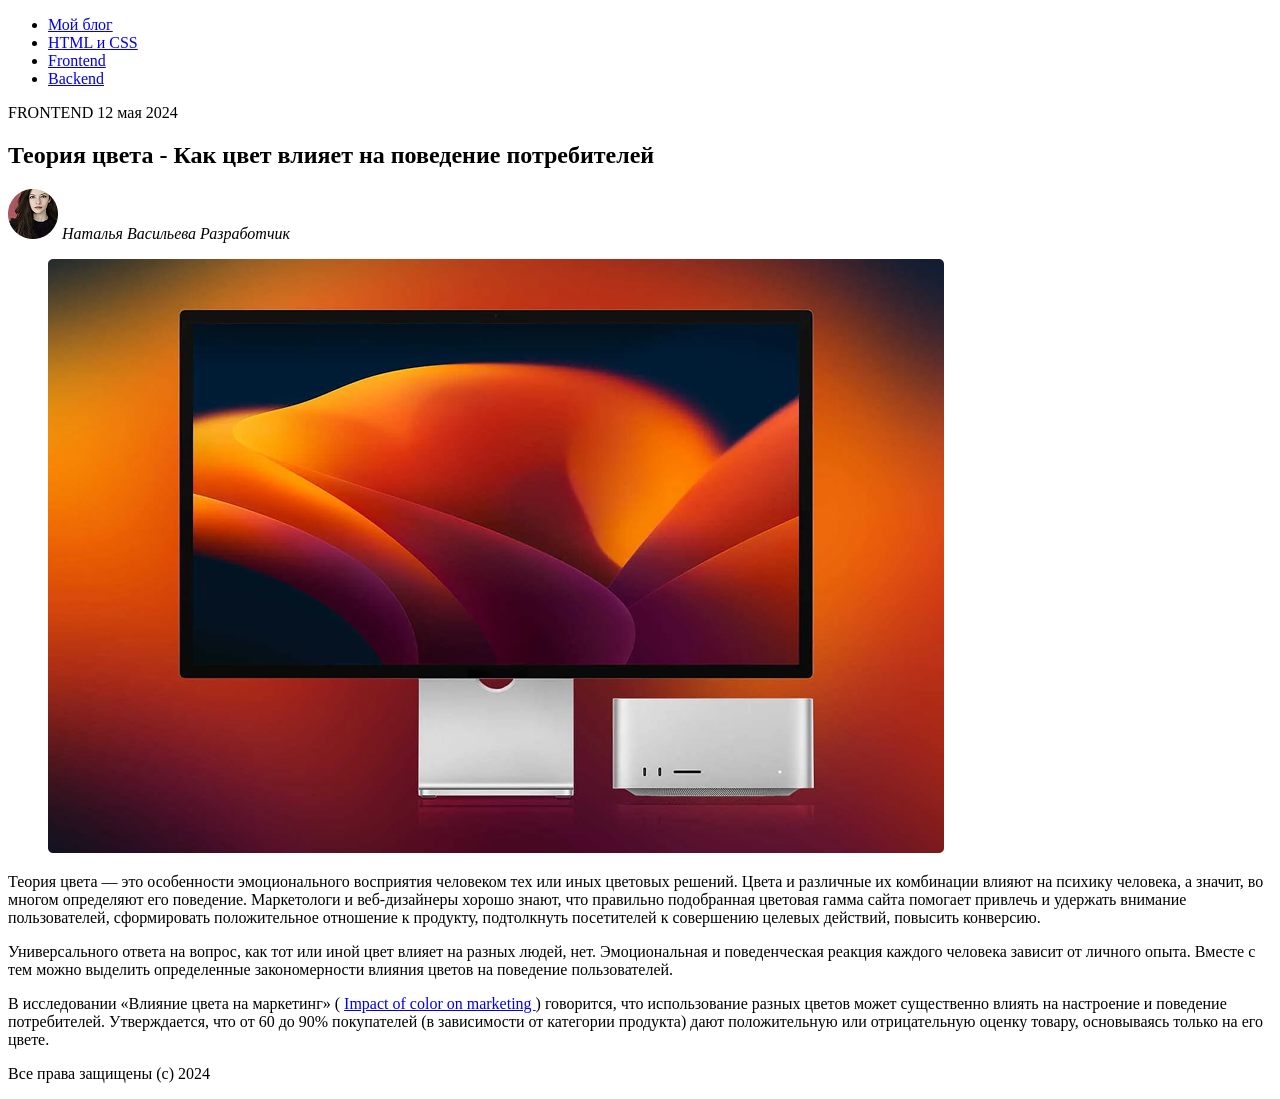
==== 1-blog/blogpage.html @ 79d982c1 "Добавление домашнего задание по блогу" ====
<!DOCTYPE html>
<html lang="ru">

<head>
    <meta charset="UTF-8">
    <meta name="viewport" content="width=device-width, initial-scale=1.0">
    <title>Страница блога | ДЗ PurpleSchool1</title>
</head>

<body>
    <header>
        <nav>
            <ul>
                <li><a href="#no_scroll">Мой блог</a></li>
                <li><a href="#no_scroll">HTML и CSS</a></li>
                <li><a href="#no_scroll">Frontend</a></li>
                <li><a href="#no_scroll">Backend</a></li>
            </ul>
        </nav>
    </header>
    <main>
        <article>
            <header>
                <span>FRONTEND <time datetime="2024-05-12">12 мая 2024</time></span>
                <h1>Теория цвета - Как цвет влияет на поведение потребителей</h1>
                <address>
                    <img src="./img/Ellipse 1.png" alt="Автор статьи">
                    <span>Наталья Васильева</span>
                    <span>Разработчик</span>
                </address>
            </header>
            <section>
                <figure>
                    <img src="./img/Rectangle 181.png" alt="Главная картинка статьи">
                </figure>
                <p>Теория цвета — это особенности эмоционального восприятия человеком тех или иных цветовых решений.
                    Цвета и
                    различные их комбинации влияют на психику человека, а значит, во многом определяют его поведение.
                    Маркетологи и веб-дизайнеры хорошо знают, что правильно подобранная цветовая гамма сайта помогает
                    привлечь и удержать внимание пользователей, сформировать положительное отношение к продукту,
                    подтолкнуть
                    посетителей к совершению целевых действий, повысить конверсию.</p>
                <p>Универсального ответа на вопрос, как тот или иной цвет влияет на разных людей, нет. Эмоциональная и
                    поведенческая реакция каждого человека зависит от личного опыта. Вместе с тем можно выделить
                    определенные закономерности влияния цветов на поведение пользователей.</p>
                <p>В исследовании «Влияние цвета на маркетинг» (
                    <a href="https://www.researchgate.net/publication/235320162_Impact_of_color_on_marketing">
                        Impact of color on marketing
                    </a>
                    ) говорится, что использование разных цветов может существенно влиять на настроение и поведение
                    потребителей. Утверждается, что от 60 до 90% покупателей (в зависимости от категории продукта) дают
                    положительную или отрицательную оценку товару, основываясь только на его цвете.
                </p>
            </section>
        </article>
    </main>
    <footer>
        <p>Все права защищены (c) 2024</p>
    </footer>
</body>

</html>
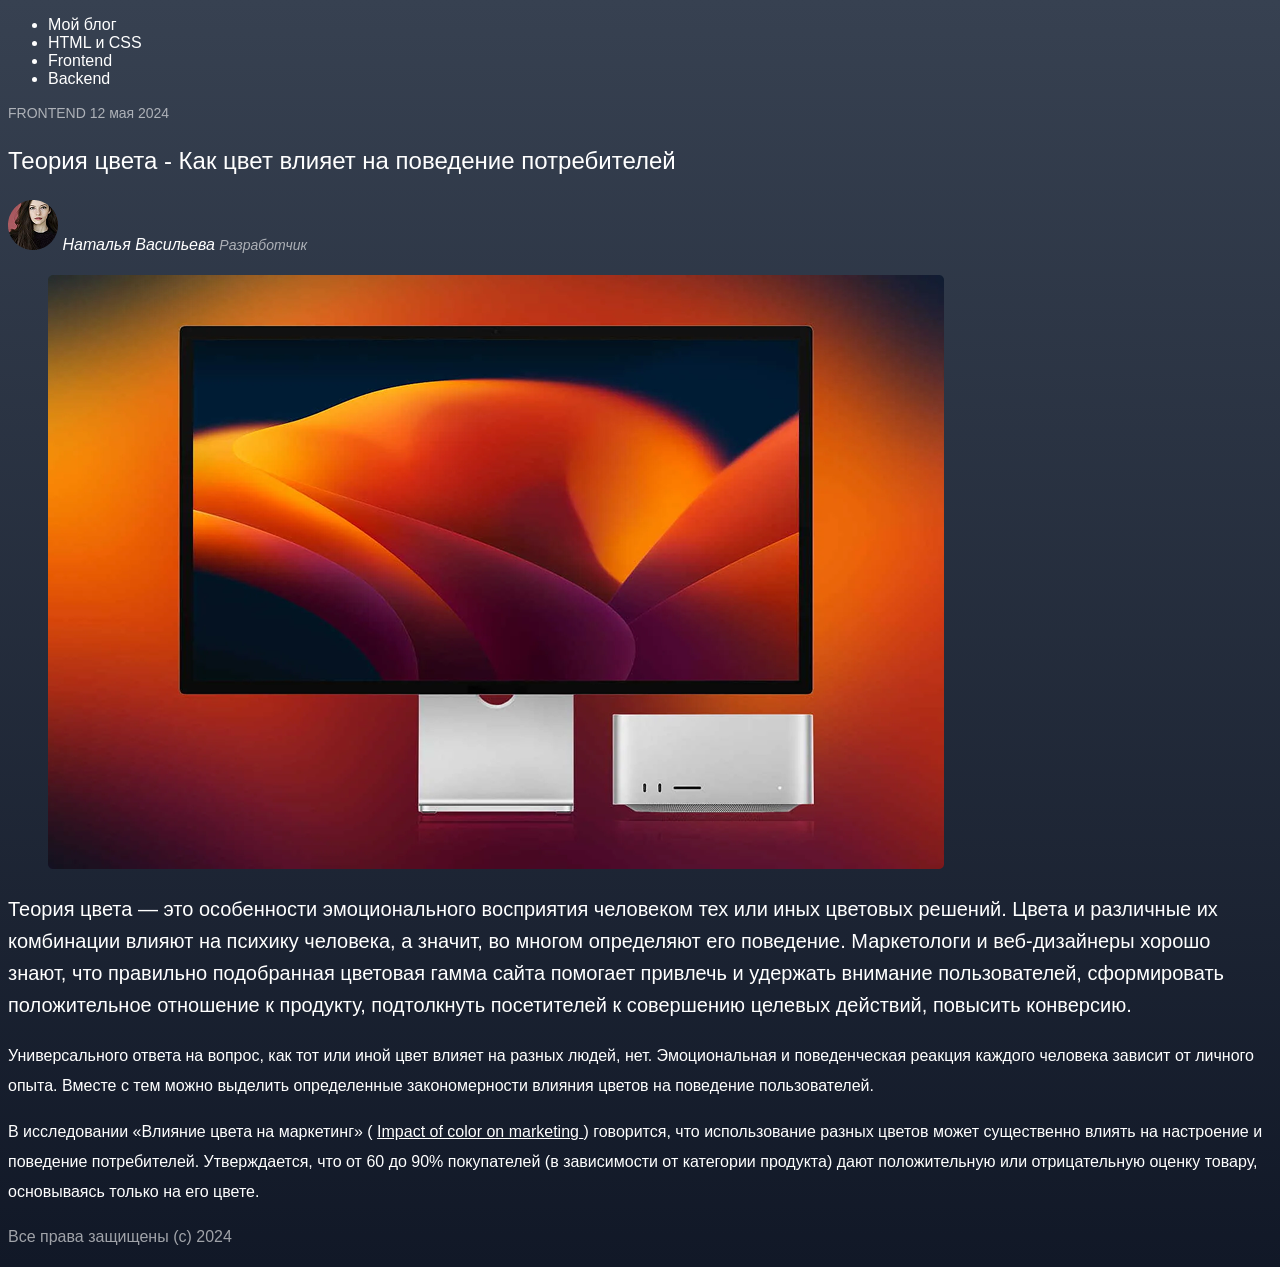
==== commit e1fe341a: "Добавили css для блог страницы" ====
--- a/1-blog/blogpage.html
+++ b/1-blog/blogpage.html
@@ -4,6 +4,7 @@
 <head>
     <meta charset="UTF-8">
     <meta name="viewport" content="width=device-width, initial-scale=1.0">
+    <link rel="stylesheet" href="styleblog.css">
     <title>Страница блога | ДЗ PurpleSchool1</title>
 </head>
 
@@ -11,29 +12,30 @@
     <header>
         <nav>
             <ul>
-                <li><a href="#no_scroll">Мой блог</a></li>
-                <li><a href="#no_scroll">HTML и CSS</a></li>
-                <li><a href="#no_scroll">Frontend</a></li>
-                <li><a href="#no_scroll">Backend</a></li>
+                <li><a href="#no_scroll" class="navLink">Мой блог</a></li>
+                <li><a href="#no_scroll" class="navLink">HTML и CSS</a></li>
+                <li><a href="#no_scroll" class="navLink">Frontend</a></li>
+                <li><a href="#no_scroll" class="navLink">Backend</a></li>
             </ul>
         </nav>
     </header>
     <main>
         <article>
             <header>
-                <span>FRONTEND <time datetime="2024-05-12">12 мая 2024</time></span>
+                <span class="articleInfo">FRONTEND <time datetime="2024-05-12">12 мая 2024</time></span>
                 <h1>Теория цвета - Как цвет влияет на поведение потребителей</h1>
                 <address>
                     <img src="./img/Ellipse 1.png" alt="Автор статьи">
-                    <span>Наталья Васильева</span>
-                    <span>Разработчик</span>
+                    <span class="articleAuthor">Наталья Васильева</span>
+                    <span class="articlePost">Разработчик</span>
                 </address>
             </header>
             <section>
                 <figure>
                     <img src="./img/Rectangle 181.png" alt="Главная картинка статьи">
                 </figure>
-                <p>Теория цвета — это особенности эмоционального восприятия человеком тех или иных цветовых решений.
+                <p class="articleIntro">Теория цвета — это особенности эмоционального восприятия человеком тех или иных
+                    цветовых решений.
                     Цвета и
                     различные их комбинации влияют на психику человека, а значит, во многом определяют его поведение.
                     Маркетологи и веб-дизайнеры хорошо знают, что правильно подобранная цветовая гамма сайта помогает
@@ -55,7 +57,7 @@
         </article>
     </main>
     <footer>
-        <p>Все права защищены (c) 2024</p>
+        <p class="footerInfo">Все права защищены (c) 2024</p>
     </footer>
 </body>
 
--- a/1-blog/styleblog.css
+++ b/1-blog/styleblog.css
@@ -0,0 +1,54 @@
+html {
+    font-family: "Roboto", sans-serif;
+    color: #fff;
+    font-weight: 400;
+}
+
+body {
+    background: linear-gradient(180deg, #374151 0%, #111827 100%);
+}
+
+a {
+    font-size: 16px;
+    color: #fff;
+}
+
+h1 {
+    font-weight: 400;
+    font-size: 24px;
+    line-height: 38px;
+}
+
+p {
+    font-size: 16px;
+    line-height: 30px;
+}
+
+.navLink {
+    text-decoration: none;
+}
+
+.articleInfo,
+.articlePost {
+    font-size: 14px;
+    opacity: 0.6;
+}
+
+.articleAuthor {
+    font-size: 16px;
+    line-height: 28px;
+}
+
+.articlePost {
+    line-height: 28px;
+}
+
+.articleIntro {
+    font-size: 20px;
+    line-height: 32px;
+}
+
+.footerInfo {
+    line-height: 28px;
+    opacity: 0.6;
+}
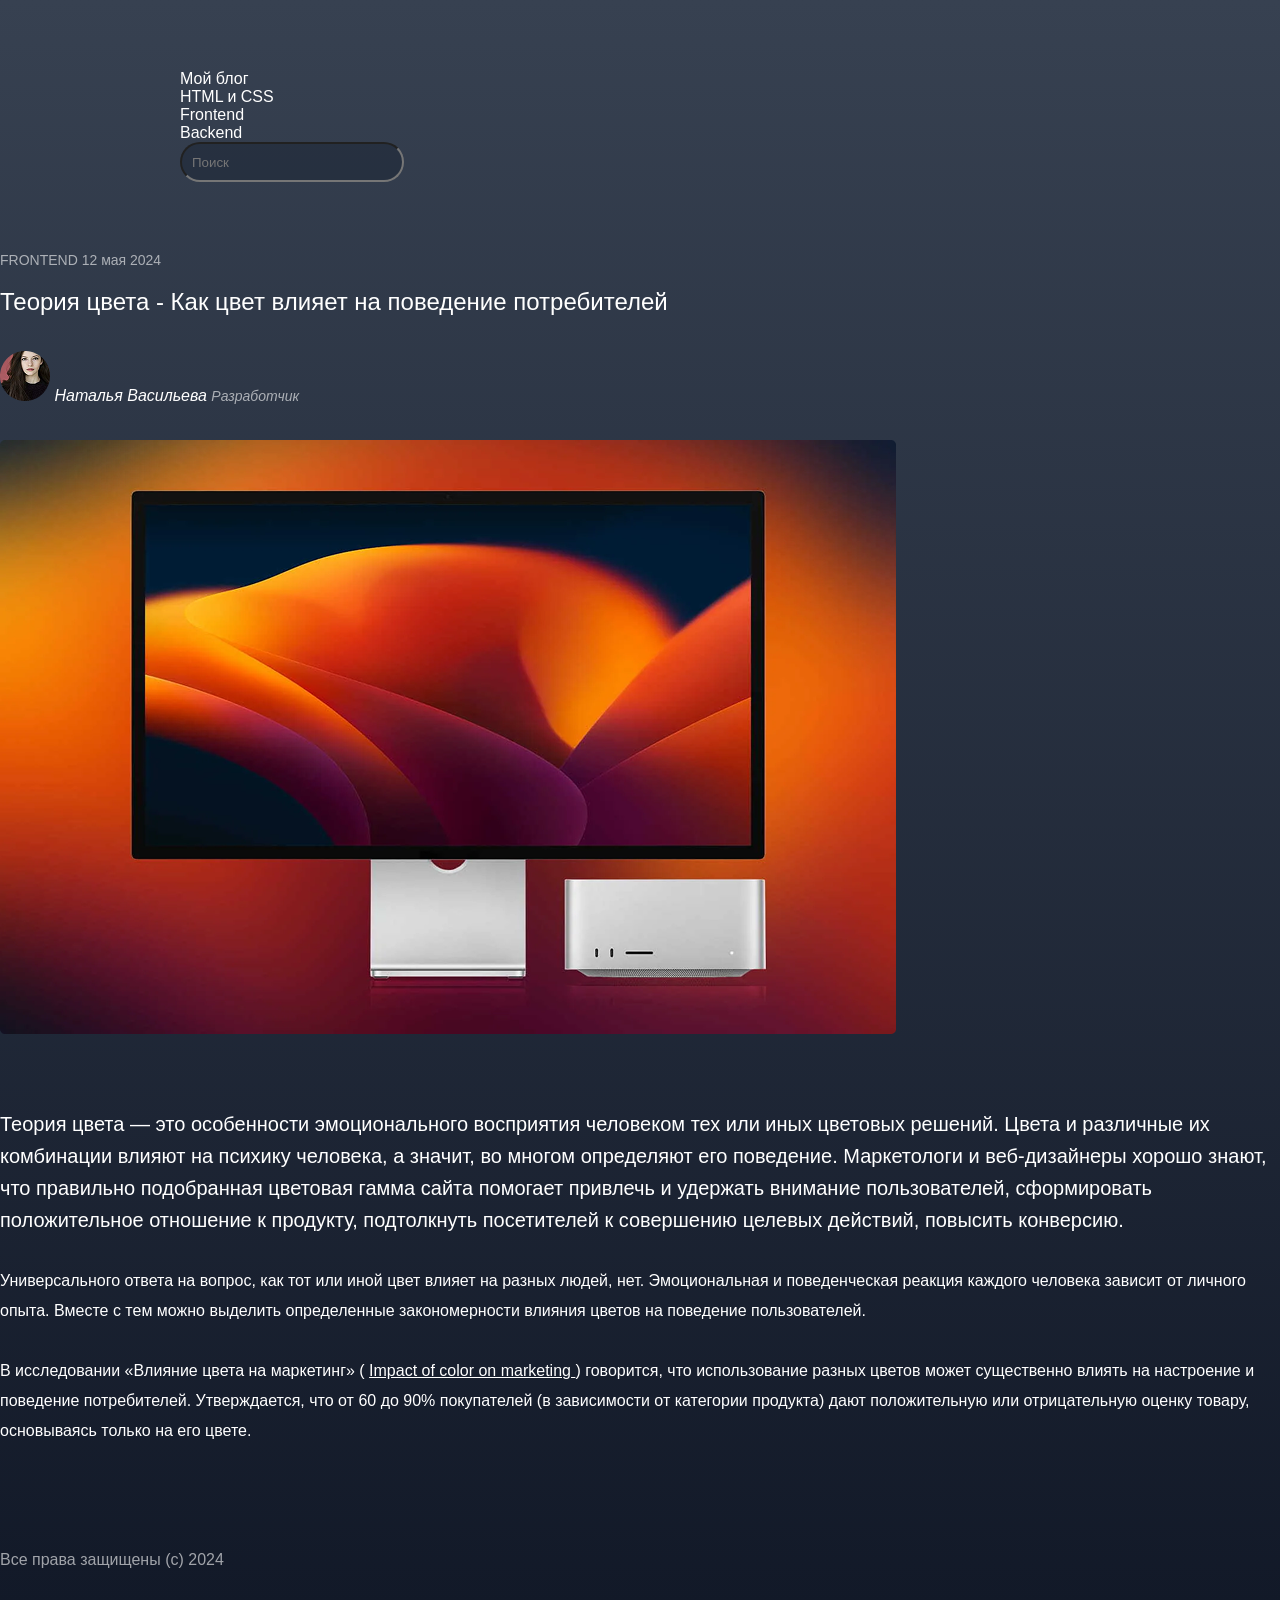
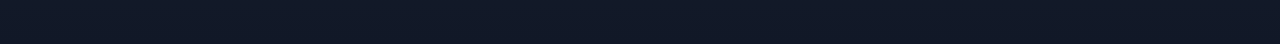
==== commit b4ce315b: "Новый блог" ====
--- a/1-blog/blogpage.html
+++ b/1-blog/blogpage.html
@@ -9,32 +9,37 @@
 </head>
 
 <body>
-    <header>
+    <header class="header">
         <nav>
-            <ul>
-                <li><a href="#no_scroll" class="navLink">Мой блог</a></li>
-                <li><a href="#no_scroll" class="navLink">HTML и CSS</a></li>
-                <li><a href="#no_scroll" class="navLink">Frontend</a></li>
-                <li><a href="#no_scroll" class="navLink">Backend</a></li>
+            <ul class="header-nav-ul">
+                <li><a href="#no_scroll" class="header-nav-ul-li">Мой блог</a></li>
+                <li><a href="#no_scroll" class="header-nav-ul-li">HTML и CSS</a></li>
+                <li><a href="#no_scroll" class="header-nav-ul-li">Frontend</a></li>
+                <li><a href="#no_scroll" class="header-nav-ul-li">Backend</a></li>
             </ul>
+            <form action="" method="get">
+                <input type="search" placeholder="Поиск" class="header-form-search">
+            </form>
         </nav>
     </header>
     <main>
         <article>
             <header>
-                <span class="articleInfo">FRONTEND <time datetime="2024-05-12">12 мая 2024</time></span>
-                <h1>Теория цвета - Как цвет влияет на поведение потребителей</h1>
-                <address>
+                <div class="article-header-div">
+                    <a class="article-header-div-a" href="#">FRONTEND</a> <time datetime="2024-05-12">12 мая
+                        2024</time></span>
+                </div>
+                <h1 class="article-h1">Теория цвета - Как цвет влияет на поведение потребителей</h1>
+                <address class="article-header-address">
                     <img src="./img/Ellipse 1.png" alt="Автор статьи">
-                    <span class="articleAuthor">Наталья Васильева</span>
-                    <span class="articlePost">Разработчик</span>
+                    <span class="article-header-spanAuthor">Наталья Васильева</span>
+                    <span class="article-header-spanPost">Разработчик</span>
                 </address>
             </header>
-            <section>
-                <figure>
-                    <img src="./img/Rectangle 181.png" alt="Главная картинка статьи">
-                </figure>
-                <p class="articleIntro">Теория цвета — это особенности эмоционального восприятия человеком тех или иных
+            <section class="article-section">
+                <img src="./img/Rectangle 181.png" alt="Главная картинка статьи" class="article-img">
+                <p class="article-section-p-Intro">Теория цвета — это особенности эмоционального восприятия человеком
+                    тех или иных
                     цветовых решений.
                     Цвета и
                     различные их комбинации влияют на психику человека, а значит, во многом определяют его поведение.
@@ -42,11 +47,13 @@
                     привлечь и удержать внимание пользователей, сформировать положительное отношение к продукту,
                     подтолкнуть
                     посетителей к совершению целевых действий, повысить конверсию.</p>
-                <p>Универсального ответа на вопрос, как тот или иной цвет влияет на разных людей, нет. Эмоциональная и
+                <p class="article-p">Универсального ответа на вопрос, как тот или иной цвет влияет на разных людей, нет.
+                    Эмоциональная и
                     поведенческая реакция каждого человека зависит от личного опыта. Вместе с тем можно выделить
                     определенные закономерности влияния цветов на поведение пользователей.</p>
-                <p>В исследовании «Влияние цвета на маркетинг» (
-                    <a href="https://www.researchgate.net/publication/235320162_Impact_of_color_on_marketing">
+                <p class="article-p">В исследовании «Влияние цвета на маркетинг» (
+                    <a href="https://www.researchgate.net/publication/235320162_Impact_of_color_on_marketing"
+                        target="_blank">
                         Impact of color on marketing
                     </a>
                     ) говорится, что использование разных цветов может существенно влиять на настроение и поведение
@@ -56,8 +63,8 @@
             </section>
         </article>
     </main>
-    <footer>
-        <p class="footerInfo">Все права защищены (c) 2024</p>
+    <footer class="footer">
+        <p class="footer-p">Все права защищены (c) 2024</p>
     </footer>
 </body>
 
--- a/1-blog/styleblog.css
+++ b/1-blog/styleblog.css
@@ -1,4 +1,7 @@
-html {
+* {
+    margin: 0;
+    padding: 0;
+    box-sizing: border-box;
     font-family: "Roboto", sans-serif;
     color: #fff;
     font-weight: 400;
@@ -13,42 +16,83 @@
     color: #fff;
 }
 
-h1 {
-    font-weight: 400;
-    font-size: 24px;
-    line-height: 38px;
-}
-
 p {
     font-size: 16px;
     line-height: 30px;
 }
 
-.navLink {
+.header {
+    padding: 70px 180px;
+}
+
+.header-nav-ul {
+    list-style: none;
+}
+
+.header-nav-ul-li {
     text-decoration: none;
 }
 
-.articleInfo,
-.articlePost {
+.header-form-search {
+    background: rgba(31, 41, 55, 0.6);
+    border-radius: 100px;
+    width: 224px;
+    height: 40px;
+    padding: 10px;
+}
+
+.article-h1 {
+    font-weight: 400;
+    font-size: 24px;
+    line-height: 38px;
+    margin-bottom: 30px;
+}
+
+.article-header-div {
+    font-size: 14px;
+    opacity: 0.6;
+    margin-bottom: 15px;
+}
+
+.article-header-div-a {
+    font-size: 14px;
+    text-decoration: none;
+}
+
+.article-header-address {
+    margin-bottom: 30px;
+}
+
+.article-header-spanAuthor {
+    font-size: 16px;
+    line-height: 28px;
+}
+
+.article-header-spanPost {
+    line-height: 28px;
     font-size: 14px;
     opacity: 0.6;
 }
 
-.articleAuthor {
-    font-size: 16px;
-    line-height: 28px;
+.article-img {
+    margin-bottom: 70px;
 }
 
-.articlePost {
-    line-height: 28px;
-}
-
-.articleIntro {
+.article-section-p-Intro {
     font-size: 20px;
     line-height: 32px;
 }
 
-.footerInfo {
+.article-p,
+.article-section-p-Intro {
+    margin-bottom: 30px;
+}
+
+.footer {
+    padding: 70px 0px;
+}
+
+.footer-p {
     line-height: 28px;
     opacity: 0.6;
 }
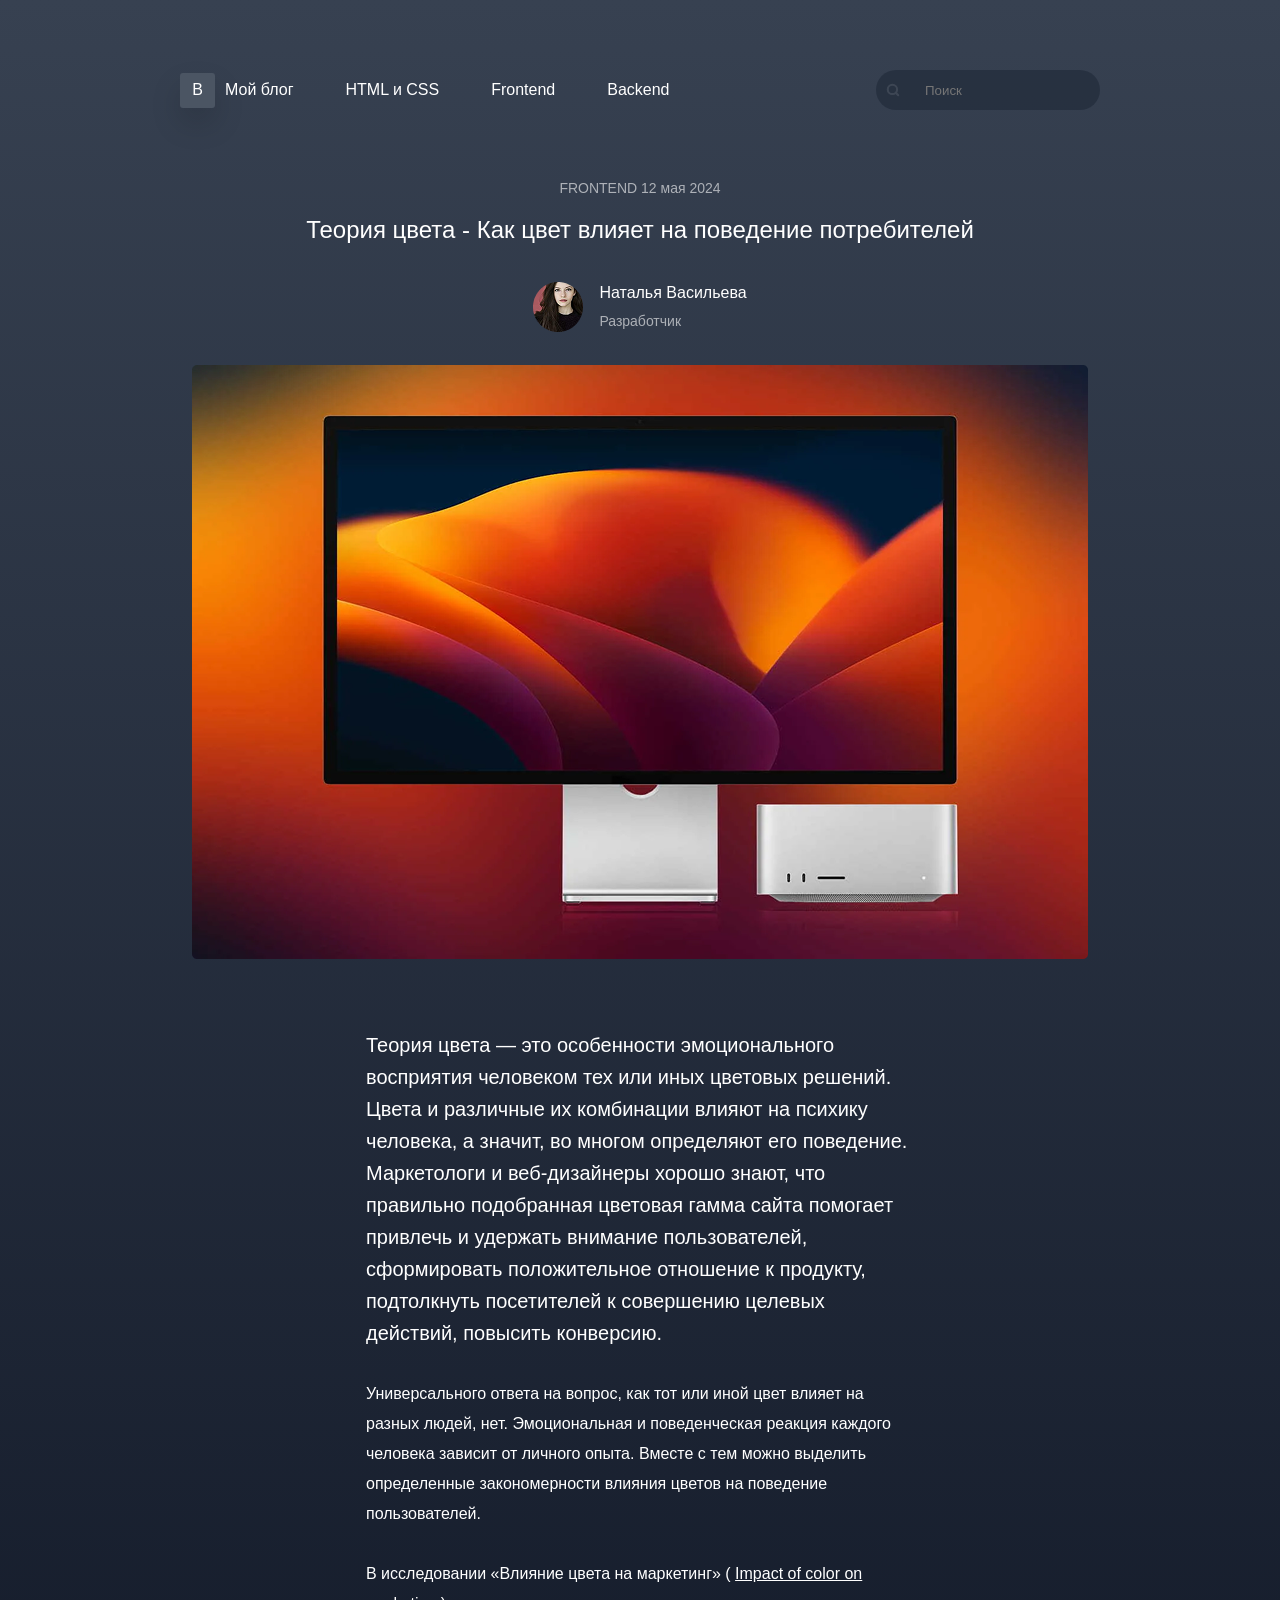
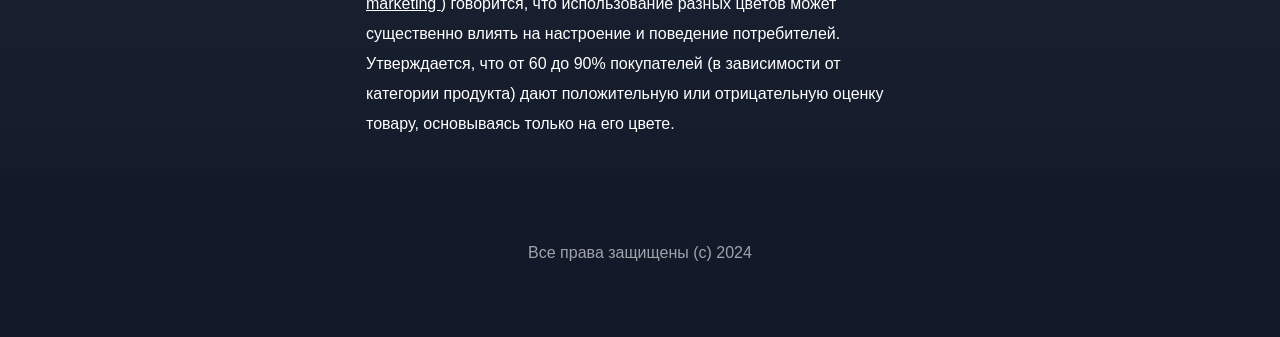
==== commit e607bf4d: "FlexBox BlogPage" ====
--- a/1-blog/blogpage.html
+++ b/1-blog/blogpage.html
@@ -10,9 +10,12 @@
 
 <body>
     <header class="header">
-        <nav>
+        <nav class="header-nav">
             <ul class="header-nav-ul">
-                <li><a href="#no_scroll" class="header-nav-ul-li">Мой блог</a></li>
+                <li>
+                    <div class="avatar-img">В</div>
+                    <a href="#no_scroll" class="header-nav-ul-li">Мой блог</a>
+                </li>
                 <li><a href="#no_scroll" class="header-nav-ul-li">HTML и CSS</a></li>
                 <li><a href="#no_scroll" class="header-nav-ul-li">Frontend</a></li>
                 <li><a href="#no_scroll" class="header-nav-ul-li">Backend</a></li>
@@ -23,19 +26,22 @@
         </nav>
     </header>
     <main>
-        <article>
-            <header>
+        <article class="article">
+            <header class="article-header">
                 <div class="article-header-div">
                     <a class="article-header-div-a" href="#">FRONTEND</a> <time datetime="2024-05-12">12 мая
                         2024</time></span>
                 </div>
                 <h1 class="article-h1">Теория цвета - Как цвет влияет на поведение потребителей</h1>
                 <address class="article-header-address">
-                    <img src="./img/Ellipse 1.png" alt="Автор статьи">
-                    <span class="article-header-spanAuthor">Наталья Васильева</span>
-                    <span class="article-header-spanPost">Разработчик</span>
+                    <img src="./img/Ellipse 1.png" alt="Автор статьи" width="50" height="50">
+                    <div class="author-div">
+                        <span class="article-header-spanAuthor">Наталья Васильева</span>
+                        <span class="article-header-spanPost">Разработчик</span>
+                    </div>
                 </address>
             </header>
+
             <section class="article-section">
                 <img src="./img/Rectangle 181.png" alt="Главная картинка статьи" class="article-img">
                 <p class="article-section-p-Intro">Теория цвета — это особенности эмоционального восприятия человеком
@@ -61,6 +67,7 @@
                     положительную или отрицательную оценку товару, основываясь только на его цвете.
                 </p>
             </section>
+
         </article>
     </main>
     <footer class="footer">
--- a/1-blog/styleblog.css
+++ b/1-blog/styleblog.css
@@ -21,12 +21,35 @@
     line-height: 30px;
 }
 
-.header {
+.avatar-img {
+    border-radius: 3px;
+    width: 35px;
+    height: 35px;
+    box-shadow: 0 15px 30px 0 rgba(0, 0, 0, 0.15);
+    background: #4b5563;
+    justify-content: center;
+}
+
+.header-nav {
+    display: flex;
+    justify-content: space-between;
+    align-items: center;
+    max-width: 1440px;
+    margin: 0 auto;
     padding: 70px 180px;
 }
 
 .header-nav-ul {
+    display: flex;
+    gap: 52px;
+    align-items: center;
     list-style: none;
+}
+
+.header-nav-ul :first-child {
+    display: flex;
+    gap: 10px;
+    align-items: center;
 }
 
 .header-nav-ul-li {
@@ -34,11 +57,27 @@
 }
 
 .header-form-search {
-    background: rgba(31, 41, 55, 0.6);
+    background: url("img/search.svg") no-repeat 10px center;
+    background-color: rgba(31, 41, 55, 0.6);
     border-radius: 100px;
+    border: none;
     width: 224px;
     height: 40px;
     padding: 10px;
+    padding-left: 49px;
+}
+
+.article {
+    max-width: 1440px;
+    margin: 0 auto;
+}
+
+.article-header {
+    display: flex;
+    flex-direction: column;
+    flex-wrap: wrap;
+    justify-content: center;
+    align-items: center;
 }
 
 .article-h1 {
@@ -61,6 +100,15 @@
 
 .article-header-address {
     margin-bottom: 30px;
+    display: flex;
+    align-items: center;
+    gap: 16px;
+    font-style: normal;
+}
+
+.author-div {
+    display: flex;
+    flex-direction: column;
 }
 
 .article-header-spanAuthor {
@@ -78,6 +126,13 @@
     margin-bottom: 70px;
 }
 
+.article-section {
+    display: flex;
+    flex-flow: column nowrap;
+    align-items: center;
+    padding: 0px 366px;
+}
+
 .article-section-p-Intro {
     font-size: 20px;
     line-height: 32px;
@@ -90,6 +145,8 @@
 
 .footer {
     padding: 70px 0px;
+    background: #121928;
+    text-align: center;
 }
 
 .footer-p {
